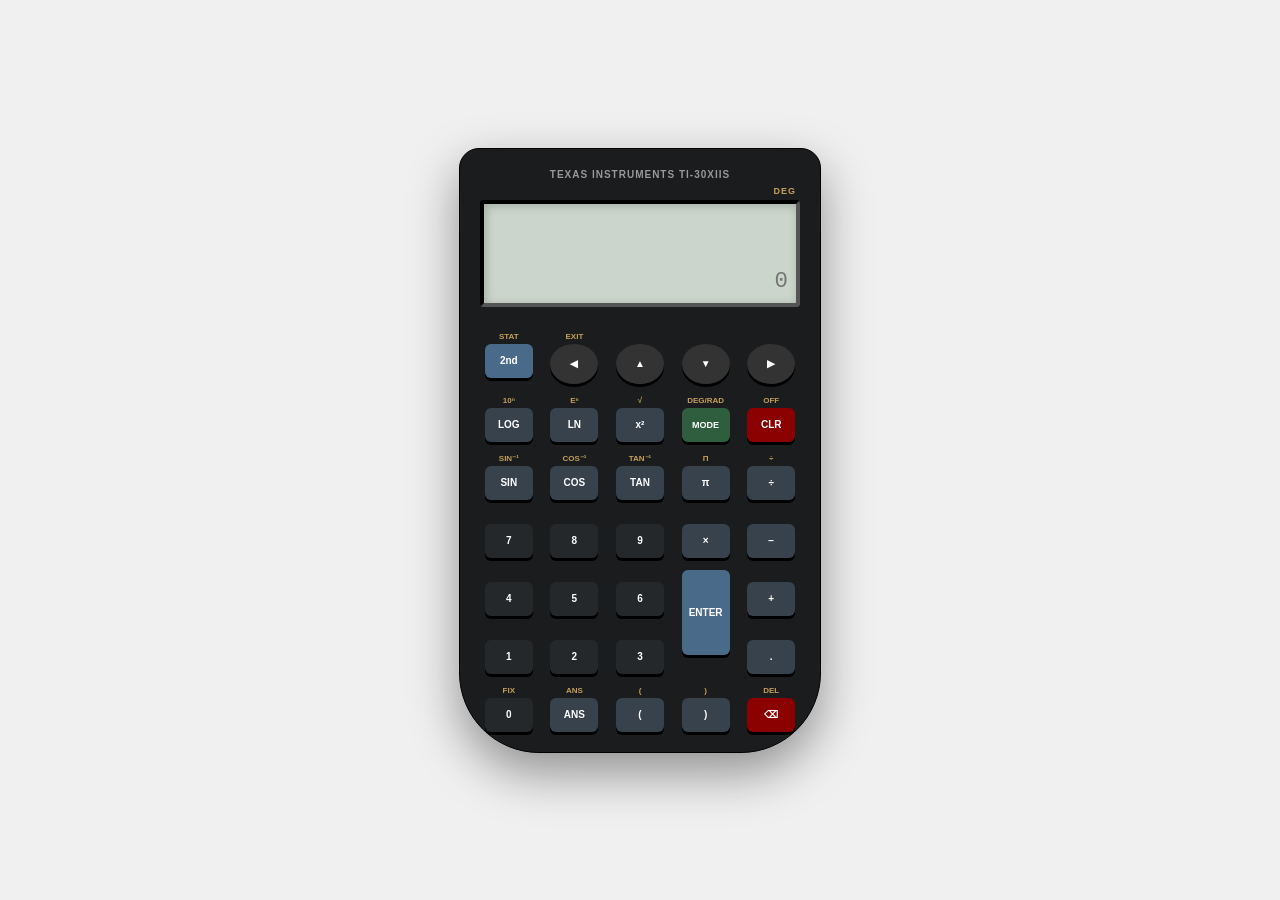
==== index.html @ 5ba381a1 "all code used" ====
<!DOCTYPE html>
<html lang="en">
<head>
    <meta charset="UTF-8">
    <meta name="viewport" content="width=device-width, initial-scale=1.0">
    <title>Scientific Calculator</title>
    <style>
        :root {
            --bg-color: #f0f0f0;
            --calc-body: #1a1c1e;
            --screen-bg: #cbd5cb;
            --btn-blue: #4a6a8a;
            --btn-dark: #25282b;
            --btn-op: #38424d;
            --text-gold: #c5a059;
        }

        body {
            margin: 0;
            background-color: var(--bg-color);
            display: flex;
            justify-content: center;
            align-items: center;
            height: 100vh;
            font-family: Arial, sans-serif;
        }

        .calculator {
            background-color: var(--calc-body);
            width: 320px;
            padding: 20px;
            border-radius: 20px 20px 80px 80px;
            box-shadow: 0 20px 50px rgba(0,0,0,0.4);
            border: 1px solid #000;
            position: relative;
        }

        .brand-header {
            text-align: center;
            color: #999;
            font-size: 10px;
            font-weight: bold;
            letter-spacing: 1px;
            margin-bottom: 6px;
        }

        /* DEG/RAD indicator */
        #mode-indicator {
            text-align: right;
            font-size: 9px;
            color: var(--text-gold);
            font-weight: bold;
            letter-spacing: 1px;
            padding-right: 4px;
            margin-bottom: 4px;
        }

        #display-container {
            background-color: var(--screen-bg);
            border: 4px inset #555;
            border-radius: 4px;
            padding: 6px 10px 8px;
            height: 85px;
            margin-bottom: 25px;
            box-shadow: inset 2px 2px 10px rgba(0,0,0,0.2);
            display: flex;
            flex-direction: column;
            justify-content: space-between;
        }

        /* History line above main display */
        #history-line {
            font-family: 'Courier New', monospace;
            font-size: 0.72rem;
            color: #555;
            text-align: right;
            height: 16px;
            overflow: hidden;
            white-space: nowrap;
        }

        #display {
            width: 100%;
            border: none;
            background: transparent;
            text-align: right;
            font-family: 'Courier New', monospace;
            font-size: 1.4rem;
            color: #1a1a1a;
            outline: none;
        }

        .btn-grid {
            display: grid;
            grid-template-columns: repeat(5, 1fr);
            gap: 12px 8px;
        }

        .btn-wrapper {
            display: flex;
            flex-direction: column;
            align-items: center;
        }

        .sec-function {
            font-size: 8px;
            color: var(--text-gold);
            margin-bottom: 2px;
            height: 10px;
            font-weight: bold;
            text-transform: uppercase;
        }

        button.calc-btn {
            width: 48px;
            height: 34px;
            border-radius: 6px;
            border: none;
            color: white;
            font-size: 10px;
            font-weight: bold;
            cursor: pointer;
            box-shadow: 0 3px 0 #000;
            background-color: var(--btn-dark);
            transition: 0.1s;
        }

        button.calc-btn:active {
            transform: translateY(2px);
            box-shadow: 0 1px 0 #000;
        }

        .nav-btn {
            border-radius: 50% !important;
            height: 40px !important;
            background-color: #333 !important;
        }

        .blue-btn  { background-color: var(--btn-blue) !important; }
        .op-btn    { background-color: var(--btn-op) !important; }
        .clr-btn   { background-color: #8b0000 !important; }
        .mode-btn  { background-color: #2e5e3e !important; font-size: 9px !important; }

        /* HUB STYLES */
        #hub-container {
            display: none;
            background: #0b0b0b;
            min-height: 100vh;
            color: white;
            position: fixed;
            inset: 0;
            z-index: 9999;
            font-family: sans-serif;
            overflow-y: auto;
        }

        #top-nav {
            background: #1a1a1a;
            padding: 15px;
            text-align: center;
            border-bottom: 1px solid #333;
        }

        #game-grid {
            display: grid;
            grid-template-columns: repeat(auto-fill, minmax(140px, 1fr));
            gap: 15px;
            padding: 20px;
        }

        .game-card {
            background: #222;
            padding: 20px;
            border-radius: 10px;
            text-align: center;
            cursor: pointer;
            border: 1px solid #444;
        }

        .game-card:hover { border-color: #00ffcc; }

        #player { display: none; position: fixed; inset: 0; background: #000; z-index: 10000; }
        iframe   { width: 100%; height: 100%; border: none; }
        #close-btn {
            position: fixed; top: 10px; right: 10px; z-index: 10001;
            padding: 10px; background: red; color: white; border: none;
            cursor: pointer; border-radius: 5px; font-weight: bold;
        }
    </style>
</head>
<body>

<div id="calc-ui">
    <div class="calculator">
        <div class="brand-header">TEXAS INSTRUMENTS TI-30XIIS</div>
        <div id="mode-indicator">DEG</div>
        <div id="display-container">
            <div id="history-line"></div>
            <input type="text" id="display" placeholder="0" readonly>
        </div>

        <div class="btn-grid">

            <!-- Row 1: 2nd + nav -->
            <div class="btn-wrapper"><div class="sec-function">STAT</div><button class="calc-btn blue-btn" onclick="toggle2nd()">2nd</button></div>
            <div class="btn-wrapper"><div class="sec-function">EXIT</div><button class="calc-btn nav-btn" onclick="historyBack()">◀</button></div>
            <div class="btn-wrapper"><div class="sec-function"></div><button class="calc-btn nav-btn">▲</button></div>
            <div class="btn-wrapper"><div class="sec-function"></div><button class="calc-btn nav-btn">▼</button></div>
            <div class="btn-wrapper"><div class="sec-function"></div><button class="calc-btn nav-btn">▶</button></div>

            <!-- Row 2: LOG LN x² ^ CLR -->
            <div class="btn-wrapper"><div class="sec-function">10ⁿ</div><button class="calc-btn op-btn" id="btn-log" onclick="mathFunc('log')">LOG</button></div>
            <div class="btn-wrapper"><div class="sec-function">eⁿ</div><button class="calc-btn op-btn" onclick="mathFunc('ln')">LN</button></div>
            <div class="btn-wrapper"><div class="sec-function">√</div><button class="calc-btn op-btn" id="btn-sq" onclick="mathFunc('sq')">x²</button></div>
            <div class="btn-wrapper"><div class="sec-function">DEG/RAD</div><button class="calc-btn mode-btn" onclick="toggleMode()">MODE</button></div>
            <div class="btn-wrapper"><div class="sec-function">OFF</div><button class="calc-btn clr-btn" onclick="clearDisplay()">CLR</button></div>

            <!-- Row 3: SIN COS TAN π ÷ -->
            <div class="btn-wrapper"><div class="sec-function">sin⁻¹</div><button class="calc-btn op-btn" id="btn-sin" onclick="mathFunc('sin')">SIN</button></div>
            <div class="btn-wrapper"><div class="sec-function">cos⁻¹</div><button class="calc-btn op-btn" id="btn-cos" onclick="mathFunc('cos')">COS</button></div>
            <div class="btn-wrapper"><div class="sec-function">tan⁻¹</div><button class="calc-btn op-btn" id="btn-tan" onclick="mathFunc('tan')">TAN</button></div>
            <div class="btn-wrapper"><div class="sec-function">π</div><button class="calc-btn op-btn" onclick="mathFunc('pi')">π</button></div>
            <div class="btn-wrapper"><div class="sec-function">÷</div><button class="calc-btn op-btn" onclick="appendToDisplay('/')">÷</button></div>

            <!-- Row 4: 7 8 9 × − -->
            <div class="btn-wrapper"><div class="sec-function"></div><button class="calc-btn" onclick="appendToDisplay('7')">7</button></div>
            <div class="btn-wrapper"><div class="sec-function"></div><button class="calc-btn" onclick="appendToDisplay('8')">8</button></div>
            <div class="btn-wrapper"><div class="sec-function"></div><button class="calc-btn" onclick="appendToDisplay('9')">9</button></div>
            <div class="btn-wrapper"><div class="sec-function"></div><button class="calc-btn op-btn" onclick="appendToDisplay('*')">×</button></div>
            <div class="btn-wrapper"><div class="sec-function"></div><button class="calc-btn op-btn" onclick="appendToDisplay('-')">−</button></div>

            <!-- Row 5: 4 5 6 ENTER + -->
            <div class="btn-wrapper"><div class="sec-function"></div><button class="calc-btn" onclick="appendToDisplay('4')">4</button></div>
            <div class="btn-wrapper"><div class="sec-function"></div><button class="calc-btn" onclick="appendToDisplay('5')">5</button></div>
            <div class="btn-wrapper"><div class="sec-function"></div><button class="calc-btn" onclick="appendToDisplay('6')">6</button></div>
            <div class="btn-wrapper"><div class="sec-function"></div><button class="calc-btn blue-btn" onclick="calculate()" style="height:85px; position:absolute; z-index:10;">ENTER</button></div>
            <div class="btn-wrapper"><div class="sec-function"></div><button class="calc-btn op-btn" onclick="appendToDisplay('+')">+</button></div>

            <!-- Row 6: 1 2 3 [gap] . -->
            <div class="btn-wrapper"><div class="sec-function"></div><button class="calc-btn" onclick="appendToDisplay('1')">1</button></div>
            <div class="btn-wrapper"><div class="sec-function"></div><button class="calc-btn" onclick="appendToDisplay('2')">2</button></div>
            <div class="btn-wrapper"><div class="sec-function"></div><button class="calc-btn" onclick="appendToDisplay('3')">3</button></div>
            <div class="btn-wrapper"></div>
            <div class="btn-wrapper"><div class="sec-function"></div><button class="calc-btn op-btn" onclick="appendToDisplay('.')">.</button></div>

            <!-- Row 7: 0 ANS ) ⌫ -->
            <div class="btn-wrapper"><div class="sec-function">FIX</div><button class="calc-btn" onclick="appendToDisplay('0')">0</button></div>
            <div class="btn-wrapper"><div class="sec-function">ANS</div><button class="calc-btn op-btn" onclick="insertAns()">ANS</button></div>
            <div class="btn-wrapper"><div class="sec-function">(</div><button class="calc-btn op-btn" onclick="appendToDisplay('(')">(</button></div>
            <div class="btn-wrapper"><div class="sec-function">)</div><button class="calc-btn op-btn" onclick="appendToDisplay(')')">)</button></div>
            <div class="btn-wrapper"><div class="sec-function">DEL</div><button class="calc-btn clr-btn" onclick="backspace()">⌫</button></div>

        </div>
    </div>
</div>

<div id="hub-container">
    <div id="top-nav"><h2>System Database Cache</h2></div>
    <div id="game-grid"></div>
</div>

<div id="player">
    <button id="close-btn" onclick="closeGame()">EXIT SESSION</button>
    <iframe id="frame"></iframe>
</div>

<script>
    const display     = document.getElementById('display');
    const historyLine = document.getElementById('history-line');
    const modeIndicator = document.getElementById('mode-indicator');
    const hub    = document.getElementById('hub-container');
    const calcUI = document.getElementById('calc-ui');

    let lastAnswer = null;
    let isDegree   = true;   // true = DEG, false = RAD
    let is2nd      = false;  // 2nd function toggle
    let calcHistory = [];    // list of past expressions

    // ── helpers ──────────────────────────────────────────────────────────────
    function appendToDisplay(v) { display.value += v; }

    function clearDisplay() {
        display.value   = "";
        historyLine.textContent = "";
    }

    function backspace() {
        display.value = display.value.slice(0, -1);
    }

    function insertAns() {
        if (lastAnswer !== null) appendToDisplay(lastAnswer);
    }

    // ── DEG / RAD toggle ─────────────────────────────────────────────────────
    function toggleMode() {
        isDegree = !isDegree;
        modeIndicator.textContent = isDegree ? "DEG" : "RAD";
    }

    // ── 2nd function toggle ───────────────────────────────────────────────────
    function toggle2nd() {
        is2nd = !is2nd;
        document.getElementById('btn-sin').textContent = is2nd ? 'sin⁻¹' : 'SIN';
        document.getElementById('btn-cos').textContent = is2nd ? 'cos⁻¹' : 'COS';
        document.getElementById('btn-tan').textContent = is2nd ? 'tan⁻¹' : 'TAN';
        document.getElementById('btn-sq').textContent  = is2nd ? '√'     : 'x²';
        document.getElementById('btn-log').textContent = is2nd ? '10ⁿ'   : 'LOG';
        // highlight 2nd button
        document.querySelector('.blue-btn').style.outline = is2nd ? '2px solid #c5a059' : 'none';
    }

    // ── math functions ────────────────────────────────────────────────────────
    function toRad(deg)  { return deg * (Math.PI / 180); }
    function toDeg(rad)  { return rad * (180 / Math.PI); }

    function mathFunc(type) {
        let val = parseFloat(display.value) || 0;

        if (is2nd) {
            // inverse trig → always returns degrees
            if (type === 'sin') { display.value = toDeg(Math.asin(val)).toFixed(4); }
            if (type === 'cos') { display.value = toDeg(Math.acos(val)).toFixed(4); }
            if (type === 'tan') { display.value = toDeg(Math.atan(val)).toFixed(4); }
            if (type === 'sq')  { display.value = Math.sqrt(val).toFixed(4); }
            if (type === 'log') { display.value = Math.pow(10, val).toFixed(4); }
            toggle2nd(); // reset 2nd
            return;
        }

        if (type === 'log') { display.value = Math.log10(val).toFixed(4); }
        if (type === 'ln')  { display.value = Math.log(val).toFixed(4); }
        if (type === 'sq')  { display.value = Math.pow(val, 2); }
        if (type === 'pi')  { display.value += Math.PI.toFixed(8); }

        // trig: convert if in degree mode
        if (type === 'sin') { display.value = Math.sin(isDegree ? toRad(val) : val).toFixed(8); }
        if (type === 'cos') { display.value = Math.cos(isDegree ? toRad(val) : val).toFixed(8); }
        if (type === 'tan') { display.value = Math.tan(isDegree ? toRad(val) : val).toFixed(8); }
    }

    // ── history navigation ────────────────────────────────────────────────────
    let historyIndex = -1;

    function historyBack() {
        if (calcHistory.length === 0) return;
        historyIndex = Math.min(historyIndex + 1, calcHistory.length - 1);
        display.value = calcHistory[calcHistory.length - 1 - historyIndex].expr;
    }

    // ── calculate ─────────────────────────────────────────────────────────────
    function calculate() {
        const isLocked = localStorage.getItem('calculatorLocked') === 'true';

        if (display.value === "1234") {
            if (isLocked) {
                alert("Error: System Diagnostic Disabled by Administrator.");
                clearDisplay();
            } else {
                if (confirm("Warning: System diagnostic mode requested. Access local server cache?")) {
                    openHub();
                } else {
                    clearDisplay();
                }
            }
            return;
        }

        try {
            const expr = display.value.replace(/×/g, '*').replace(/÷/g, '/').replace(/\*\*/g, '**');
            const result = eval(expr);
            historyLine.textContent = display.value + " =";
            calcHistory.push({ expr: display.value, result });
            historyIndex = -1;
            lastAnswer = result;
            display.value = result;
        } catch {
            display.value = "Error";
        }
    }

    // ── keyboard support ──────────────────────────────────────────────────────
    window.addEventListener('keydown', (e) => {
        if (e.key === "Escape") { location.reload(); return; }
        if (hub.style.display === "block") return;

        if ((e.key >= '0' && e.key <= '9') || e.key === '.' || e.key === '(' || e.key === ')') {
            appendToDisplay(e.key);
        } else if (['+', '-', '*', '/'].includes(e.key)) {
            appendToDisplay(e.key);
        } else if (e.key === 'Enter') {
            calculate();
        } else if (e.key === 'Backspace') {
            backspace();
        } else if (e.key === 'c' || e.key === 'C') {
            clearDisplay();
        }
    });

    // ── hub ───────────────────────────────────────────────────────────────────
    async function openHub() {
        calcUI.style.display = "none";
        hub.style.display    = "block";
        try {
            const res   = await fetch('games.json');
            const games = await res.json();
            const grid  = document.getElementById('game-grid');
            grid.innerHTML = "";
            games.forEach(g => {
                const div       = document.createElement('div');
                div.className   = "game-card";
                div.innerHTML   = `<div style="font-size:11px;color:#888;margin-bottom:6px">${g.cat}</div><div>${g.name}</div>`;
                div.onclick = () => {
                    document.getElementById('player').style.display = "block";
                    document.getElementById('frame').src = g.url;
                };
                grid.appendChild(div);
            });
        } catch (e) { alert("Error: Cache not found."); }
    }

    function closeGame() {
        document.getElementById('player').style.display = "none";
        document.getElementById('frame').src = "";
    }
</script>
</body>
</html>
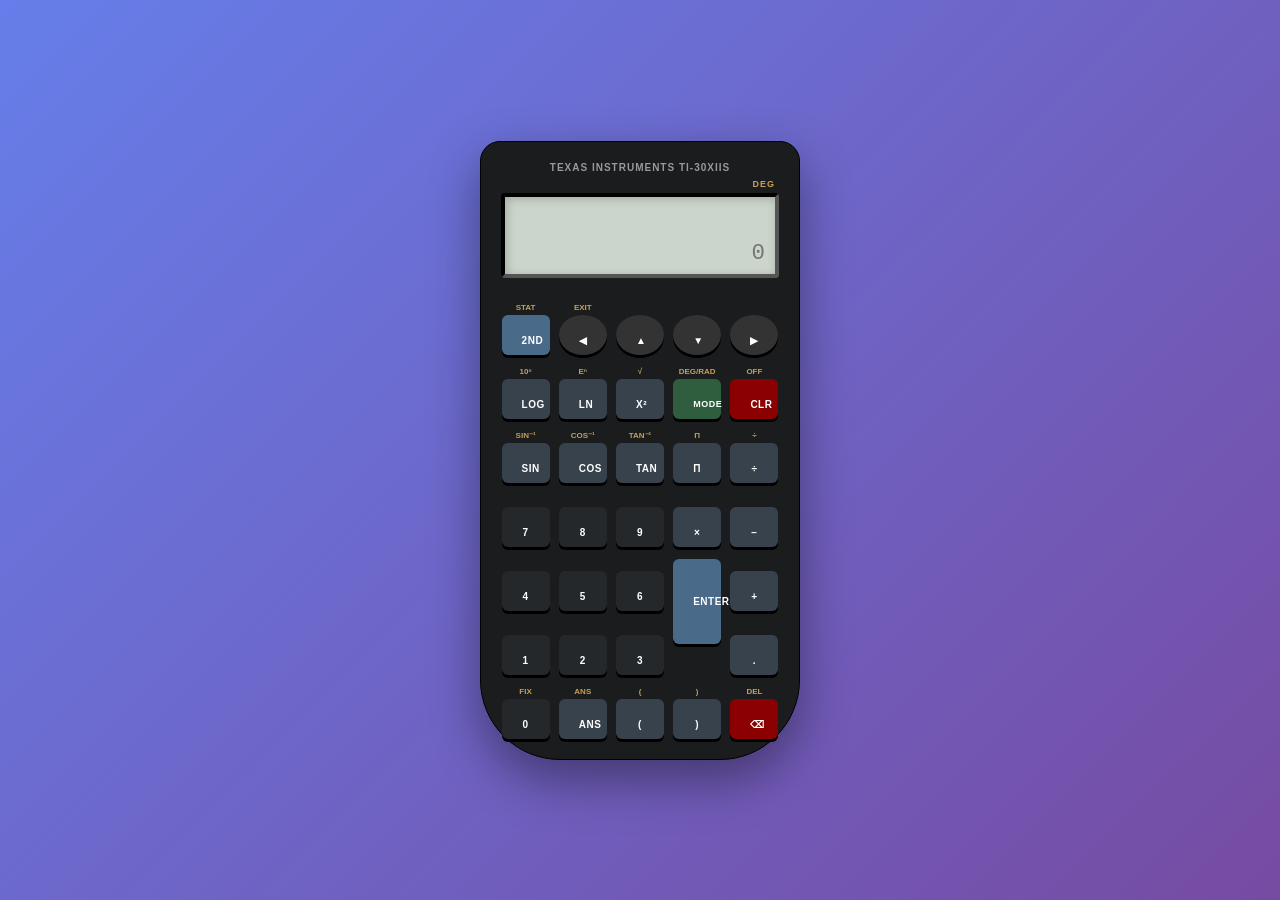
==== commit a23e1a58: "Update title and add stylesheet link in index.html" ====
--- a/index.html
+++ b/index.html
@@ -1,3 +1,12 @@
+<!DOCTYPE html>
+<html lang="en">
+<head>
+    <meta charset="UTF-8">
+    <meta name="viewport" content="width=device-width, initial-scale=1.0">
+    <title>Calculator</title>
+    <link rel="stylesheet" href="styles.css">
+</head>
+<body>
 <!DOCTYPE html>
 <html lang="en">
 <head>
--- a/styles.css
+++ b/styles.css
@@ -0,0 +1,254 @@
+/* ===========================
+   Calculator Styling
+   =========================== */
+
+* {
+  margin: 0;
+  padding: 0;
+  box-sizing: border-box;
+}
+
+body {
+  font-family: 'Segoe UI', Tahoma, Geneva, Verdana, sans-serif;
+  background: linear-gradient(135deg, #667eea 0%, #764ba2 100%);
+  min-height: 100vh;
+  display: flex;
+  justify-content: center;
+  align-items: center;
+  padding: 20px;
+}
+
+.calculator-container {
+  background: white;
+  border-radius: 20px;
+  box-shadow: 0 20px 60px rgba(0, 0, 0, 0.3);
+  padding: 30px;
+  width: 100%;
+  max-width: 400px;
+  animation: slideIn 0.5s ease-out;
+}
+
+@keyframes slideIn {
+  from {
+    opacity: 0;
+    transform: translateY(30px);
+  }
+  to {
+    opacity: 1;
+    transform: translateY(0);
+  }
+}
+
+.calculator-title {
+  text-align: center;
+  color: #333;
+  margin-bottom: 25px;
+  font-size: 28px;
+  font-weight: 600;
+}
+
+.display {
+  background: #f0f0f0;
+  border: 2px solid #ddd;
+  border-radius: 12px;
+  padding: 20px;
+  margin-bottom: 25px;
+  text-align: right;
+  min-height: 80px;
+  display: flex;
+  flex-direction: column;
+  justify-content: flex-end;
+  transition: all 0.3s ease;
+}
+
+.display:focus-within {
+  border-color: #667eea;
+  background: #f9f9ff;
+  box-shadow: 0 0 10px rgba(102, 126, 234, 0.1);
+}
+
+.previous-operand {
+  color: #999;
+  font-size: 18px;
+  min-height: 24px;
+  margin-bottom: 10px;
+}
+
+.current-operand {
+  color: #333;
+  font-size: 32px;
+  font-weight: 600;
+  word-wrap: break-word;
+  word-break: break-all;
+}
+
+.buttons-grid {
+  display: grid;
+  grid-template-columns: repeat(4, 1fr);
+  gap: 12px;
+  margin-bottom: 15px;
+}
+
+button {
+  padding: 20px;
+  font-size: 18px;
+  font-weight: 600;
+  border: none;
+  border-radius: 12px;
+  cursor: pointer;
+  transition: all 0.2s ease;
+  text-transform: uppercase;
+  letter-spacing: 0.5px;
+}
+
+button:hover {
+  transform: translateY(-2px);
+  box-shadow: 0 6px 20px rgba(0, 0, 0, 0.15);
+}
+
+button:active {
+  transform: translateY(0);
+  box-shadow: 0 2px 8px rgba(0, 0, 0, 0.1);
+}
+
+/* Number buttons */
+.btn-number {
+  background: #f0f0f0;
+  color: #333;
+  border: 2px solid #e0e0e0;
+}
+
+.btn-number:hover {
+  background: #e8e8e8;
+  border-color: #d0d0d0;
+}
+
+/* Operator buttons */
+.btn-operator {
+  background: #667eea;
+  color: white;
+  font-size: 20px;
+}
+
+.btn-operator:hover {
+  background: #5568d3;
+}
+
+/* Clear button */
+.btn-clear {
+  background: #ff6b6b;
+  color: white;
+  grid-column: span 2;
+}
+
+.btn-clear:hover {
+  background: #ff5252;
+}
+
+/* Delete button */
+.btn-delete {
+  background: #ffa940;
+  color: white;
+}
+
+.btn-delete:hover {
+  background: #ff922b;
+}
+
+/* Decimal button */
+.btn-decimal {
+  background: #f0f0f0;
+  color: #333;
+  border: 2px solid #e0e0e0;
+}
+
+.btn-decimal:hover {
+  background: #e8e8e8;
+  border-color: #d0d0d0;
+}
+
+/* Equals button */
+.btn-equals {
+  background: linear-gradient(135deg, #667eea 0%, #764ba2 100%);
+  color: white;
+  grid-column: span 2;
+  font-size: 20px;
+}
+
+.btn-equals:hover {
+  background: linear-gradient(135deg, #5568d3 0%, #68408a 100%);
+}
+
+/* Responsive Design */
+@media (max-width: 480px) {
+  .calculator-container {
+    padding: 20px;
+  }
+
+  .calculator-title {
+    font-size: 24px;
+    margin-bottom: 20px;
+  }
+
+  .current-operand {
+    font-size: 28px;
+  }
+
+  .previous-operand {
+    font-size: 16px;
+  }
+
+  button {
+    padding: 18px;
+    font-size: 16px;
+  }
+
+  .buttons-grid {
+    gap: 10px;
+  }
+}
+
+/* Dark Mode (Optional) */
+@media (prefers-color-scheme: dark) {
+  body {
+    background: linear-gradient(135deg, #1a1a2e 0%, #16213e 100%);
+  }
+
+  .calculator-container {
+    background: #0f3460;
+    box-shadow: 0 20px 60px rgba(0, 0, 0, 0.5);
+  }
+
+  .calculator-title {
+    color: #e0e0e0;
+  }
+
+  .display {
+    background: #1a1a2e;
+    border-color: #333;
+  }
+
+  .display:focus-within {
+    border-color: #667eea;
+    background: #1a1a3e;
+  }
+
+  .current-operand {
+    color: #e0e0e0;
+  }
+
+  .previous-operand {
+    color: #888;
+  }
+
+  .btn-number {
+    background: #16213e;
+    color: #e0e0e0;
+    border-color: #333;
+  }
+
+  .btn-number:hover {
+    background: #1a2a4e;
+    border-color: #444;
+  }
+}
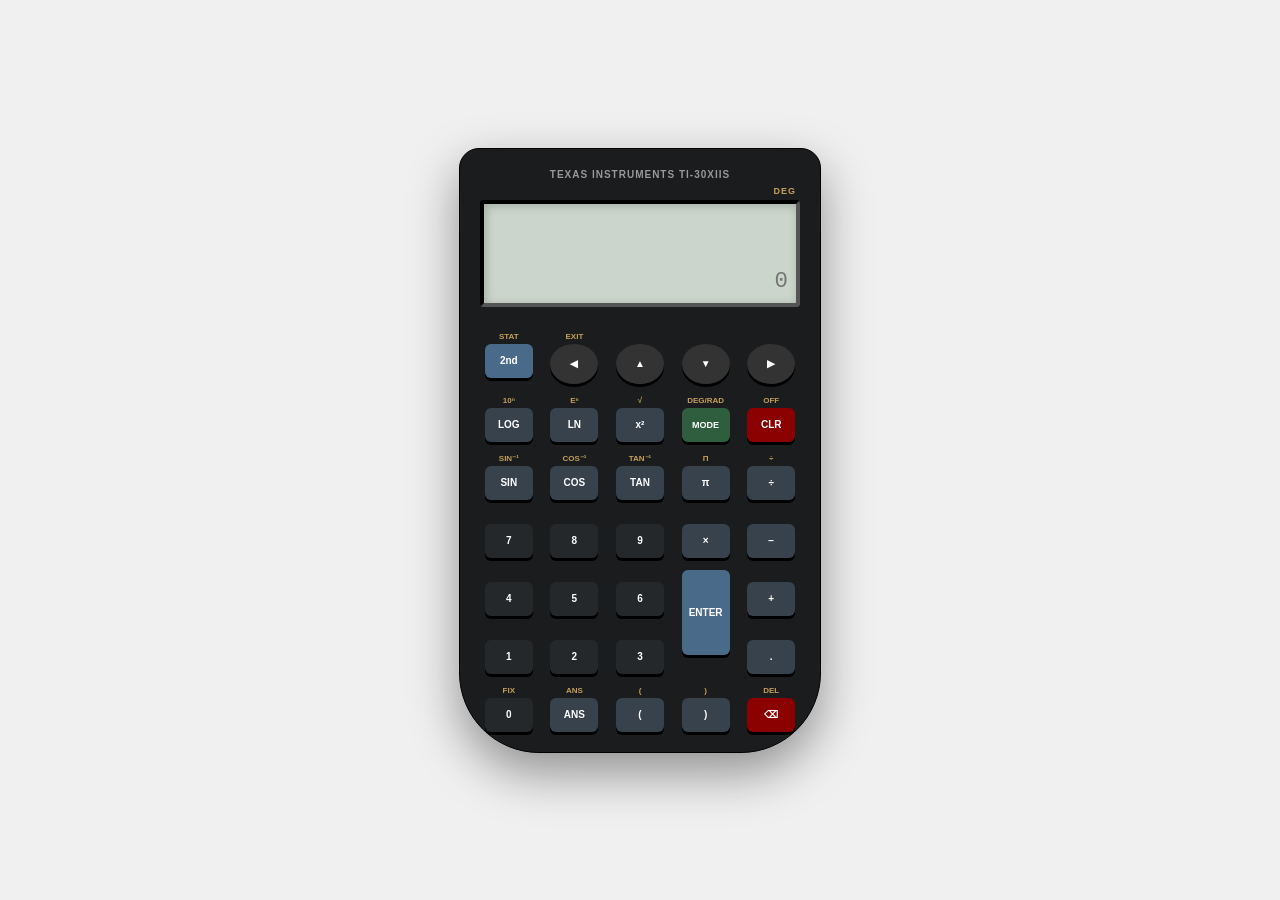
==== commit 080b6721: "Fix duplicate HTML structure - remove nested DOCTYPE and body tags" ====
--- a/index.html
+++ b/index.html
@@ -1,12 +1,3 @@
-<!DOCTYPE html>
-<html lang="en">
-<head>
-    <meta charset="UTF-8">
-    <meta name="viewport" content="width=device-width, initial-scale=1.0">
-    <title>Calculator</title>
-    <link rel="stylesheet" href="styles.css">
-</head>
-<body>
 <!DOCTYPE html>
 <html lang="en">
 <head>
@@ -434,4 +425,4 @@
     }
 </script>
 </body>
-</html>
+</html>
